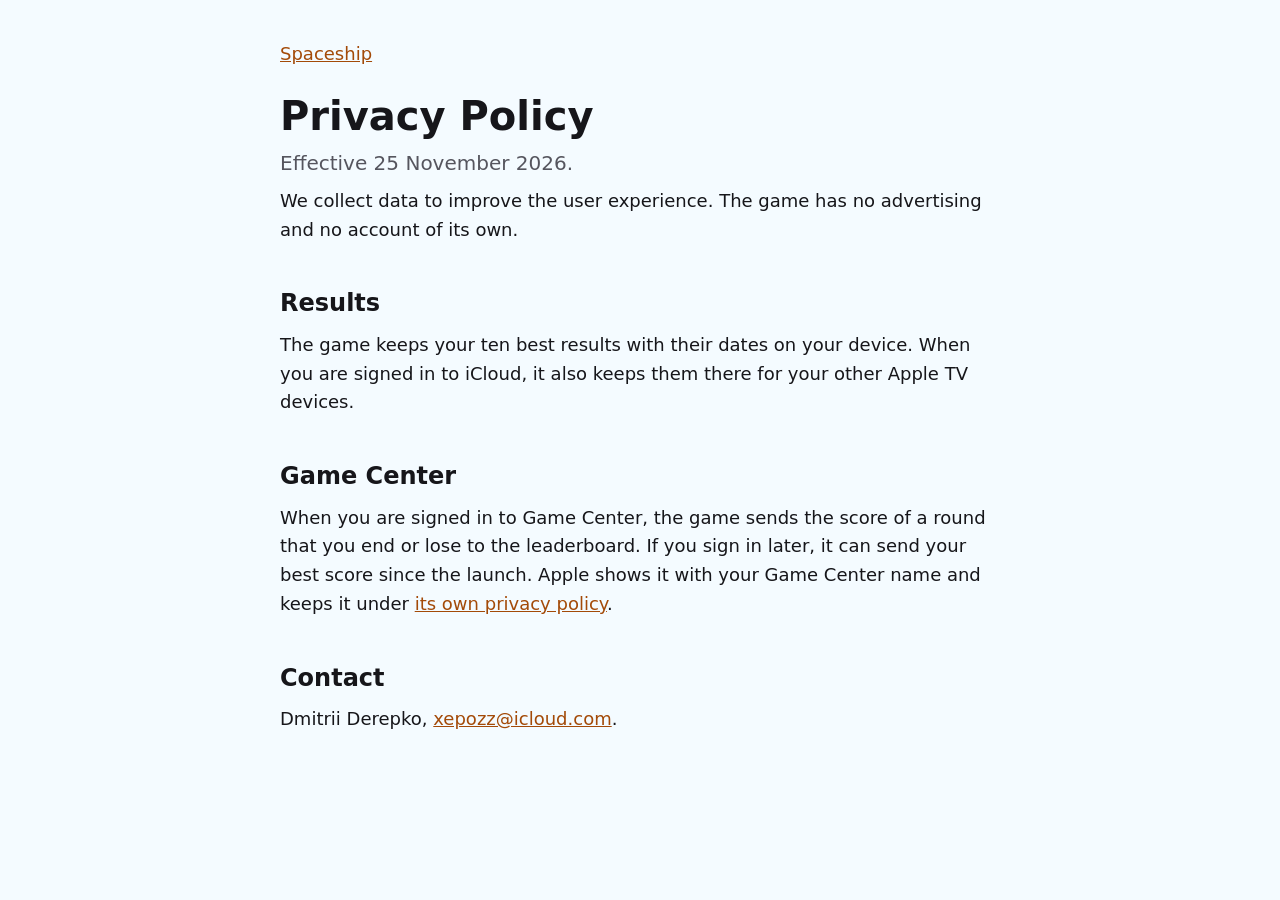
==== privacy.html @ f2228864 "The site and the privacy policy of Spaceship: Alien Space Shooter" ====
<!DOCTYPE html>
<html lang="en">
<head>
<meta charset="UTF-8">
<meta name="viewport" content="width=device-width, initial-scale=1">
<title>Privacy Policy — Spaceship: Alien Space Shooter</title>
<link rel="stylesheet" href="style.css">
</head>
<body>
<main>
<p><a href="./">Spaceship</a></p>
<h1>Privacy Policy</h1>
<p class="lead">Effective 25 November 2026.</p>
<p>We collect data to improve the user experience. The game has no advertising and no account of its own.</p>

<h2>Results</h2>
<p>The game keeps your ten best results with their dates on your device. When you are signed in to iCloud, it also keeps them there for your other Apple TV devices.</p>

<h2>Game Center</h2>
<p>When you are signed in to Game Center, the game sends the score of a round that you end or lose to the leaderboard. If you sign in later, it can send your best score since the launch. Apple shows it with your Game Center name and keeps it under <a href="https://www.apple.com/legal/privacy/">its own privacy policy</a>.</p>

<h2>Contact</h2>
<p>Dmitrii Derepko, <a href="mailto:xepozz@icloud.com">xepozz@icloud.com</a>.</p>
</main>
</body>
</html>
---- style.css ----
:root { color-scheme: light dark; --bg: #f4fbff; --text: #16161a; --muted: #55555e; --link: #a34a08; }
@media (prefers-color-scheme: dark) { :root { --bg: #0b1830; --text: #f3f3f5; --muted: #a9b4c8; --link: #ffb347; } }
* { box-sizing: border-box; }
body { margin: 0; background: var(--bg); color: var(--text); font: 18px/1.6 -apple-system, system-ui, sans-serif; }
main { max-width: 760px; margin: 0 auto; padding: 32px 20px 64px; }
h1 { font-size: 40px; line-height: 1.15; margin: 24px 0 8px; }
h2 { font-size: 24px; margin: 40px 0 8px; }
p { margin: 8px 0; }
.lead { color: var(--muted); font-size: 20px; }
img { width: 100%; height: auto; border-radius: 16px; display: block; }
table { border-collapse: collapse; width: 100%; margin: 12px 0; }
td { padding: 8px 12px 8px 0; border-bottom: 1px solid color-mix(in srgb, var(--muted) 30%, transparent); vertical-align: top; }
a { color: var(--link); }
footer { margin-top: 48px; color: var(--muted); }
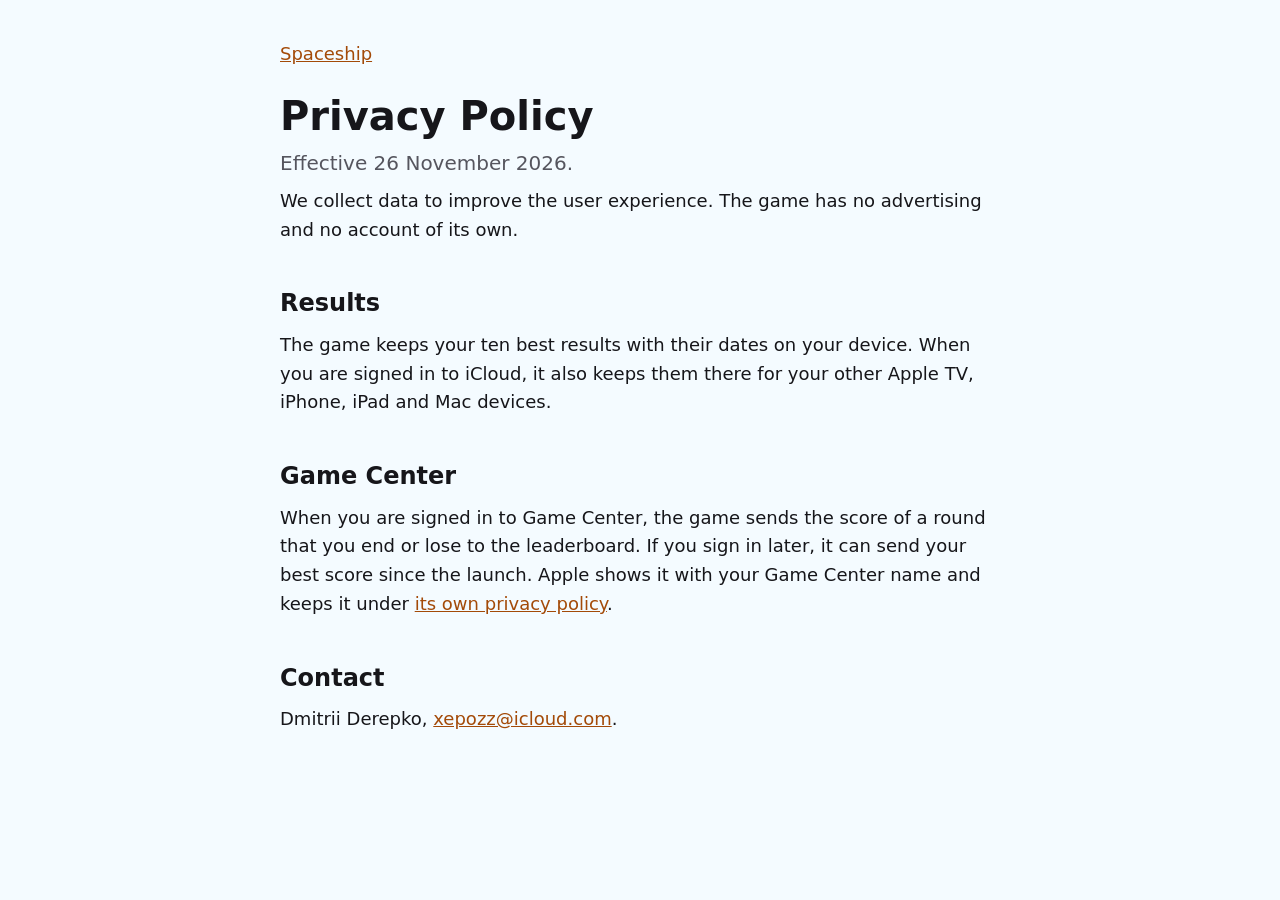
==== commit 38dc221f: "The iPhone, iPad and Mac version: controls and policy" ====
--- a/privacy.html
+++ b/privacy.html
@@ -10,11 +10,11 @@
 <main>
 <p><a href="./">Spaceship</a></p>
 <h1>Privacy Policy</h1>
-<p class="lead">Effective 25 November 2026.</p>
+<p class="lead">Effective 26 November 2026.</p>
 <p>We collect data to improve the user experience. The game has no advertising and no account of its own.</p>
 
 <h2>Results</h2>
-<p>The game keeps your ten best results with their dates on your device. When you are signed in to iCloud, it also keeps them there for your other Apple TV devices.</p>
+<p>The game keeps your ten best results with their dates on your device. When you are signed in to iCloud, it also keeps them there for your other Apple TV, iPhone, iPad and Mac devices.</p>
 
 <h2>Game Center</h2>
 <p>When you are signed in to Game Center, the game sends the score of a round that you end or lose to the leaderboard. If you sign in later, it can send your best score since the launch. Apple shows it with your Game Center name and keeps it under <a href="https://www.apple.com/legal/privacy/">its own privacy policy</a>.</p>
